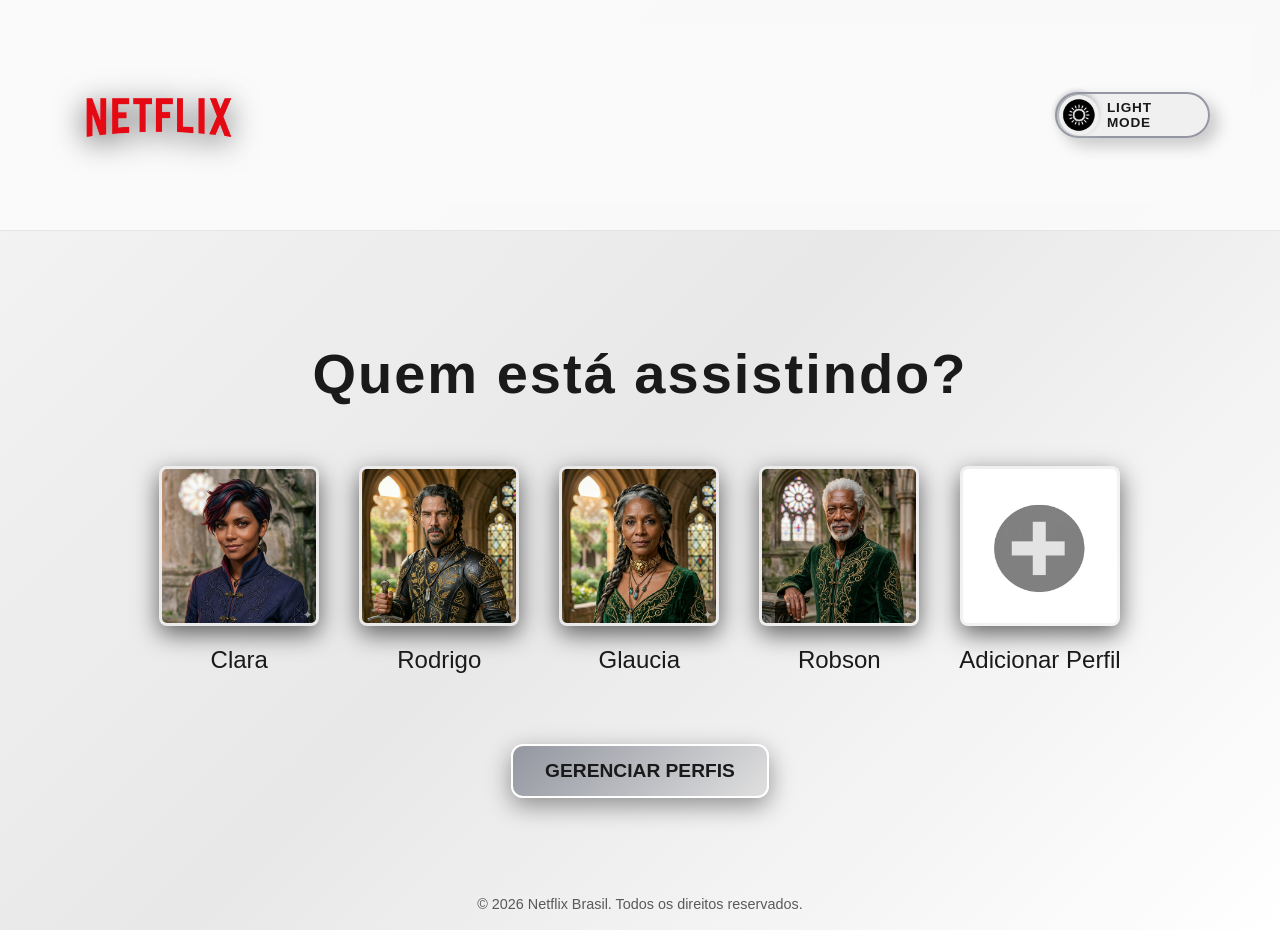
==== index.html @ 549307e4 "Add files via upload" ====
<!DOCTYPE html>
<html lang="pt-br">
<head>
    <meta charset="UTF-8">
    <meta name="viewport" content="width=device-width, initial-scale=1.0">
    <title>Netflix</title>
    <link rel="stylesheet" href="style.css"> 
</head>
<body>
    <div class="page-content"> 
        <header class="topbar">
            <div class="topbar-row">
                <img src="assets/netflix-logo.png" alt="Netflix" class="logo">
                <label class="theme-switch" for="theme-toggle">
                    <input type="checkbox" id="theme-toggle" aria-label="Alternar modo claro/escuro">
                    <span class="slider"></span>
                    <span class="mode-text">Light mode</span>
                </label>
            </div>
        </header>

        <main>
            <h1>Quem está assistindo?</h1>
            <section class="profiles" aria-label="Perfis de usuário">
                <ul>
                    <li>
                        <ul>
                            <li class="profile">
                                <a href="catalogo-netflix/catalogo.html">
                                    <figure>
                                        <img src="/assets/Perfil-1.jpg" alt="Imagem de mulher morena de cabelo curto, sorrindo">
                                        <figcaption>Clara</figcaption>
                                    </figure>
                                </a>
                            </li>
                            <li class="profile">
                                <a href="catalogo-netflix/catalogo.html">
                                    <figure>
                                        <img src="/assets/Perfil-2.jpg" alt="Imagem de homem branco de barba no estilo cavaleiro">
                                        <figcaption>Rodrigo</figcaption>
                                    </figure>
                                </a>
                            </li>
                            <li class="profile">
                                <a href="catalogo-netflix/catalogo.html">
                                    <figure>
                                        <img src="/assets/Perfil-3.jpg" alt="Imagem de mulher idosa de cabelo branco, sorrindo">
                                        <figcaption>Glaucia</figcaption>
                                    </figure>
                                </a>
                            </li>
                            <li class="profile">
                                <a href="catalogo-netflix/catalogo.html">
                                    <figure>
                                        <img src="/assets/Perfil-4.jpg" alt="Imagem de homem velho de cabelo branco, sorrindo">
                                        <figcaption>Robson</figcaption>
                                    </figure>
                                </a>
                            </li>
                            <li class="profile">
                                <figure>
                                    <img src="/assets/Perfil-5.jpg" alt="Imagem para adicionar novo perfil, com um símbolo de mais">
                                    <figcaption>Adicionar Perfil</figcaption>
                                </figure>
                            </li>
                        </ul>
                    </li>
                </ul>
            </section>

            <section class="manage-profiles-action" aria-label="Gerenciar Perfis">
                <button id="manage-profiles" class="profile-action-btn" aria-label="Gerenciar Perfis">
                    Gerenciar Perfis
                </button>
            </section>
        </main>

        <footer>
            <p>© 2026 Netflix Brasil. Todos os direitos reservados.</p>
        </footer>
    </div>

    <script src="index.js"></script>
</body>
</html>
---- style.css ----
/* Reset global para remover margens e paddings padrão dos elementos */
* {
    /* Remove todas as margens externas dos elementos */
    margin: 0;
    /* Remove todos os espaçamentos internos dos elementos */
    padding: 0;
    /* Inclui padding e border no cálculo da largura/altura total */
    box-sizing: border-box;
}

/* Variáveis de tema para Dark Mode (padrão) */
:root,
html[data-theme="dark"] {
    --bg-primary: linear-gradient(135deg, #0f0f0f 0%, #222222 50%, #000000 100%);
    --bg-secondary: rgba(15, 15, 15, 0.95);
    --bg-tertiary: rgba(13, 13, 13, 0.85);
    --bg-featured: linear-gradient(135deg, rgba(15, 21, 31, 0.75) 0%, rgba(30, 30, 30, 0.75) 100%);
    --text-primary: #ffffff; 
    --text-secondary: rgba(255, 255, 255, 0.85); 
    --text-tertiary: rgba(255, 255, 255, 0.82);
    --text-footer: rgba(255, 255, 255, 0.7);
    --accent-color: #e5090a; 
    --border-color: rgba(255, 255, 255, 0.05); 
    --border-featured: rgba(122, 0, 0, 0.377); 
    --border-topbar: rgba(255, 255, 255, 0.08);
    --switch-border: #ffffff;
}

/* Seleciona o elemento que contém o tema dark */
html[data-theme="dark"] .logo {
    /* Exemplo: sombra clara para destacar no fundo escuro */
    filter: drop-shadow(0px 3px 20px rgba(44, 44, 44, 0.4));
}

/* Variáveis de tema para Light Mode */
html[data-theme="light"] {
    --bg-primary: linear-gradient(135deg, #f5f5f5 0%, #e8e8e8 50%, #ffffff 100%); 
    --bg-secondary: rgba(240, 240, 240, 0.95);
    --bg-tertiary: rgba(250, 250, 250, 0.95);
    --bg-featured: linear-gradient(135deg, rgba(240, 245, 250, 0.95) 0%, rgba(225, 225, 225, 0.95) 100%);
    --text-primary: #1a1a1a;
    --text-secondary: rgba(26, 26, 26, 0.85);
    --text-tertiary: rgba(26, 26, 26, 0.82);
    --text-footer: rgba(26, 26, 26, 0.7);
    --accent-color: #d42f31; 
    --border-color: rgba(0, 0, 0, 0.1);
    --border-featured: rgba(200, 0, 0, 0.2);
    --border-topbar: rgba(0, 0, 0, 0.08);
    --switch-border: #9497a1;
    /* Cores específicas para o Neumorfismo no Light Mode */
    --nm-shadow-dark: #d1d1d6;
    --nm-shadow-light: #ffffff;
    
    /* Borda de destaque no hover */
    --profile-hover-border: #141414;
}

/* Seleciona o elemento que contém o tema light */
html[data-theme="light"] .logo {
    /* Exemplo: sombra escura suave para profundidade no fundo claro */
    filter: drop-shadow(0px 6px 15px rgba(0, 0, 0, 0.719));
}

/* Estilos para quando o mouse passa sobre o perfil no Light Mode */
html[data-theme="light"] .profile:hover img {
    /* Uma borda escura para contrastar com o fundo claro */
    border-color: #9497a1; 
    /* Opcional: Adicionar uma leve sombra para dar profundidade no modo claro */
    box-shadow: 0 4px 10px rgba(0, 0, 0, 0.1);
}

/* Ajuste opcional para o texto do perfil no modo light */
html[data-theme="light"] .profile:hover .profile-name {
    color: #000000;
    font-weight: bold; 
}

/* Estilos para o corpo da página */
body {
    margin: 0; /* Remove todas as margens externas do body */
    padding: 0; /* Remove todos os espaçamentos internos do body */
    overflow-x: hidden; /* Evita rolagem horizontal indesejada */
    /* Fundo gradiente com variáveis de tema */
    background: var(--bg-primary);
    /* Família de fontes moderna e legível */
    font-family: 'Segoe UI', Tahoma, Geneva, Verdana, sans-serif;
    /* Cor do texto com variável de tema */
    color: var(--text-primary);
    /* Altura mínima de 100% da viewport para ocupar toda a tela */
    min-height: 100vh;
    /* Centraliza o conteúdo vertical e horizontalmente */
    display: flex; 
    align-items: center;
    justify-content: center;
    /* Transição suave entre temas */
    transition: background 0.3s ease, color 0.3s ease;
}

/* Estilos para o elemento main */
main {
    /* aumentar a margem superior para dar mais espaço em telas pequenas */
    margin-top: 40px;
    /* Largura total do container */
    width: 100%;
    /* Largura máxima para limitar em telas grandes */
    max-width: 1200px;
    /* Espaçamento interno: 40px vertical, 20px horizontal */
    padding: 40px 20px;
    /* Alinha o texto ao centro */
    text-align: center;
    display: flex; /* Layout flexível para organizar o conteúdo dentro do main */
    flex-direction: column; /* Organiza os elementos em coluna */
    align-items: center; /* Centraliza os elementos horizontalmente */
}

.main-container {
    display: flex;
    flex-direction: column; /* Coloca o H1 em cima e os Perfis embaixo */
    justify-content: center; /* Centraliza verticalmente */
    align-items: center; /* Centraliza horizontalmente */
    min-height: 100vh; /* Faz o container ter no mínimo a altura total da tela */
    width: 100%;
    background: var(--bg-primary); /* Usa o fundo que você já definiu */
}

/* Estilos para o título h1 */
h1 {
    /* Tamanho da fonte grande para destaque */
    font-size: 3.5rem;
    margin-top: 30px; /* Margem superior negativa para ajustar o espaçamento em telas menores */
    /* Margem inferior para espaçamento */
    margin-bottom: 60px;
    /* Peso da fonte em negrito */
    font-weight: 700;
    /* Espaçamento entre letras para elegância */
    letter-spacing: 2px;
    /* Sombra de texto com cor vermelha sutil */
    text-shadow: 10px 3px 20px rgba(var(--accent-color), 0.3);
    text-align: center; /* Centraliza o texto do título */
     /* Transição suave para mudanças de estilo ao alternar temas */
}

/* Estilos para a seção de perfis */
.profiles {
    /* Layout flexível para alinhar os perfis */
    display: flex;
    /* Centraliza os perfis horizontalmente */
    justify-content: center;
    /* Espaçamento entre os perfis */
    gap: 40px;
    /* Permite quebra de linha em telas menores */
    flex-wrap: wrap; 
    transition: transform 0.3s ease;
    cursor: pointer;
}

/* Remove marcadores e espaçamentos padrão de listas em perfis */
.profiles ul,
.profiles li {
    list-style: none;
    margin: 0;
    padding: 0;
    display: flex;
    flex-wrap: wrap;
    justify-content: center;
    gap : 40px;
}

/* Estilos para cada perfil */
.profile {
    /* Cursor de ponteiro para indicar interatividade */
    cursor: pointer;
    /* Transição suave para transform e filter */
    transition: transform 0.3s ease, filter 0.3s ease;
}

.profile a {
    text-decoration: none;
    color: inherit; 
    display: block;
}

/* Estilos para o perfil quando o mouse passa sobre ele */
.profile:hover {
    /* Aumenta o tamanho do perfil em 10% */
    transform: scale(1.1);
    /* Aumenta o brilho da imagem */
    filter: brightness(1.2);
}

/* Estilos para o elemento figure */
figure {
    /* Posicionamento relativo para elementos filhos */
    position: relative;
    /* Layout flexível em coluna */
    display: flex;
    flex-direction: column;
    /* Alinha itens ao centro */
    align-items: center;
    /* Espaçamento entre imagem e legenda */
    gap: 20px;
}

/* Estilos para as imagens dentro dos perfis */
.profile img {
    /* Largura e altura responsiva usando clamp */
    width: clamp(100px, 14vw, 160px);
    height: clamp(100px, 14vw, 160px);
    /* Bordas arredondadas */
    border-radius: 8px;
    /* Ajusta a imagem para cobrir o espaço sem distorcer */
    object-fit: cover;
    /* Borda transparente inicialmente */
    border: 3px solid transparent;
    /* Transição suave para a cor da borda */
    transition: border-color 0.3s ease, width 0.3s ease, height 0.3s ease;
    /* Sombra para dar profundidade */
    box-shadow: 0 8px 24px rgba(0, 0, 0, 0.6);
}

.profiles {
    gap: clamp(18px, 4vw, 40px);
}

/* Estilos para a imagem quando o mouse passa sobre o perfil */
.profile:hover img {
    /* Muda a cor da borda usando variável de tema */
    border-color: #ffffff;
}

/* Estilos para a legenda da imagem */
figcaption {
    /* Tamanho da fonte da legenda */
    font-size: 1.5rem;
    /* Peso da fonte médio */
    font-weight: 500;
    /* Cor da legenda com variável de tema */
    color: var(--text-primary);
    /* Transição suave para a cor */
    transition: color 0.3s ease;
}

/* Estilos para a legenda quando o mouse passa sobre o perfil */
.profile:hover figcaption {
    /* Mantém a cor do tema na legenda */
    color: var(--text-primary);
}

/* Media query para telas menores que 768px */
@media (max-width: 768px) {
   
    /* Ajusta o tamanho do título para telas menores */
    h1 {
        font-size: 2.5rem;
        margin-bottom: 40px;
    }

    /* Reduz o espaçamento entre perfis */
    .profiles {
        gap: 30px;
    }

    /* Reduz o tamanho das imagens */
    .profile img {
        width: 150px;
        height: 150px;
    }

    /* Reduz o tamanho da fonte da legenda */
    figcaption {
        font-size: 1.2rem;
    }
}

/* Media query para telas menores que 480px */
@media (max-width: 480px) {

    /* Ajusta ainda mais o tamanho do título */
    h1 {
        font-size: 1.8rem;
        margin-bottom: 30px;
    }

    /* Reduz mais o espaçamento entre perfis */
    .profiles {
        gap: 20px;
    }

    /* Reduz ainda mais o tamanho das imagens */
    .profile img {
        width: 120px;
        height: 120px;
    }

    /* Reduz ainda mais o tamanho da fonte da legenda */
    figcaption {
        font-size: 1rem;
    }
}

.page-content {
    margin-left: 0; /* Remove a margem lateral para telas menores */
    width: 100%; /* Garante que o conteúdo ocupe toda a largura disponível */
    padding: 0 0px; /* Mantém o padding horizontal para evitar que o conteúdo encoste nas bordas da tela */
    display: flex; /* Layout flexível para organizar o conteúdo */
    flex-direction: column; /* Organiza os elementos em coluna */
    align-items: center; /* Centraliza os elementos horizontalmente */
}

main {
    width: 100%; /* Garante que o main ocupe toda a largura disponível */
    max-width: 1200px; /* Limita a largura máxima para evitar que o conteúdo fique muito esticado em telas grandes */
    display: flex; /* Layout flexível para organizar o conteúdo dentro do main */
    flex-direction: column; /* Organiza os elementos em coluna */
    align-items: center; /* Centraliza os elementos horizontalmente */
}

.topbar { /* Estilos para a barra superior */
    width: 100vw; /* Ocupa 100% da largura da janela de visualização */
    box-sizing: border-box; /* Garante que o padding não aumente a largura além dos 100% */
    position: fixed; /* Mude para fixed se quiser que ela flutue sobre tudo, ou mantenha sticky */
    top: 0; /* Posiciona a barra superior no topo da página */
    left: 0; /* Garante que a barra superior comece do lado esquerdo da página */
    z-index: 100; /* Garante que a barra superior fique acima de outros elementos */
    display: flex; /* Layout flexível para organizar os elementos da barra superior */
    flex-direction: column; /* Organiza os elementos em coluna para telas menores */
    align-items: flex-start; /* Alinha os elementos à esquerda para telas menores */
    gap: 10px; /* Espaçamento entre os elementos da barra superior para telas menores */
    padding: 25px 30px; /* Espaçamento interno para a barra superior, ajustado para telas menores */
    background: var(--bg-tertiary); /* Fundo da barra superior usando a variável de tema */
    border-bottom: 1px solid var(--border-topbar); /* Borda inferior usando a variável de tema para criar um leve destaque */
    position: sticky; /* Faz a barra superior ficar fixa no topo da página ao rolar */
    top: 0; /* Posiciona a barra superior no topo da página */
    z-index: 20; /* Garante que a barra superior fique acima de outros elementos */
}

.topbar-row { /* Estilos para a linha dentro da barra superior */
    display: flex; /* Layout flexível para organizar os elementos da barra superior */
    justify-content: space-between; /* Distribui os elementos com espaço entre eles */
    align-items: center; /* Alinha os elementos verticalmente ao centro */
    padding: 40px 40px; /* Espaçamento interno para a barra superior */
    width: 100%; /* Garante que a barra superior ocupe toda a largura disponível */
    background: var(--bg-tertiary); /* Fundo da barra superior usando a variável de tema */
}

.logo {
    height: 100px; /* Tamanho da logo tipo Netflix */
    width: auto; /* Mantém a proporção da imagem */
}   

/* --- ESTILO DO BOTÃO NEUMÓRFICO --- */
.theme-switch {
    position: relative; 
    width: 155px;   
    height: 46px; 
    cursor: pointer;
    display: flex;
    align-items: center;
    justify-content: center;
    padding: 0 10px; 
    border-radius: 30px; 
    border: 2px solid var(--switch-border);
    background: var(--bg-secondary);
    box-shadow: 8px 8px 16px rgba(0,0,0,0.2),
                -8px -8px 16px rgba(255,255,255,0.08);
    transition: box-shadow 0.3s ease, transform 0.3s ease;
}

.theme-switch:hover {
    box-shadow: 10px 10px 18px rgba(0,0,0,0.24),
                -10px -10px 18px rgba(255,255,255,0.1);
    border: 2px solid var(--switch-border);
}

.theme-switch input { 
    opacity: 0;
    width: 0;
    height: 0;
    position: absolute;
}

.slider {
    position: absolute; /* Posiciona o slider dentro do switch */
    top: 1px; /* Posiciona o slider 1px abaixo do topo do switch para centralizá-lo verticalmente */
    left: 2px; /* Posiciona o slider 2px à direita do lado esquerdo do switch para criar um pequeno espaço */
    height: 40px; /* Define a altura do slider para ser um pouco menor que a altura do switch, criando um efeito de encaixe */
    width: 40px; /* Define a largura do slider para ser um círculo perfeito */
    border-radius: 50%; /* Torna o slider um círculo */
    background: var(--bg-primary); /* Fundo do slider usando a variável de tema para garantir contraste adequado */
    background-image: url('assets/sol-logo.png'); /* Imagem do sol para o modo claro */
    background-size: 100%; /* Ajusta o tamanho da imagem para cobrir todo o slider */
    background-repeat: no-repeat; /* Evita que a imagem se repita */
    background-position: center; /* Centraliza a imagem dentro do slider */
    transition: transform 0.4s ease, background-color 0.4s ease, background-image 0.4s ease; /* Transições suaves para o movimento do slider e mudanças de estilo */
    box-shadow: 4px 4px 8px rgba(248, 247, 247, 0.15),
                -2px -2px 6px #9497a1; /* Sombra para dar profundidade ao slider, usando uma sombra clara e uma sombra escura para criar um efeito de relevo */
    z-index: 2; /* Garante que o slider fique acima do texto do modo */
}

input:checked + .slider {
    transform: translateX(109px); /* Ajusta a distância de movimento do slider para telas menores */
    background-image: url('assets/lua-logo2.png');
    background-color: #000000;
}

.mode-text {
    z-index: 1; /* Garante que o texto fique atrás do slider */
    font-size: 0.85rem; /* Tamanho da fonte para o texto do modo */
    font-weight: 600; /* Peso da fonte para destaque */
    color: var(--text-primary); /* Cor do texto usando a variável de tema para garantir contraste adequado */
    text-transform: uppercase;  /* Transforma o texto em maiúsculas para um visual mais impactante */
    letter-spacing: 0.8px; /* Espaçamento entre letras para melhor legibilidade */
    margin-left: 40px; /* Margem para posicionar o texto do modo à direita do slider */
    transition: margin-left 0.4s ease; /* Transição suave para o movimento do texto quando o slider é toggled */
}

input:checked ~ .mode-text {
    margin-left: -40px;
}

.logo {
    height: 100px; /* Tamanho da logo tipo Netflix */
    width: auto;
}

/* Estilos para o botão de toggle de tema */
.theme-toggle {
    background: none;
    border: 2px solid var(--accent-color);
    color: var(--accent-color);
    font-size: 1.5rem;
    cursor: pointer;
    padding: 8px 12px;
    border-radius: 6px;
    transition: all 0.3s ease;
    display: flex;
    align-items: center;
    justify-content: center;
}

.theme-toggle:hover {
    background: var(--accent-color);
    color: var(--bg-tertiary);
    transform: scale(1.1);
}

/* Comportamento específico do ícone no hover baseado no tema */
html[data-theme="dark"] .theme-toggle:hover .icon svg {
    color: #000000; /* Preto no dark mode */
}

html[data-theme="light"] .theme-toggle:hover .icon svg {
    color: #ffffff; /* Branco no light mode */
}

.manage-profiles-action {
    margin-top: 70px; /* Aumenta a margem superior para dar mais espaço entre os perfis e o botão */
    width: 100%; /* Garante que o botão ocupe toda a largura disponível */
    display: flex; /* Layout flexível para organizar o botão */
    justify-content: center; /* Centraliza o botão horizontalmente */
}

html[data-theme="dark"] .profile-action-btn {
    background: linear-gradient(135deg, rgba(0, 0, 0, 0.15), rgba(0, 0, 0, 0.35)); /* Fundo escuro com transparência para o efeito de vidro fosco */
    color: var(--text-primary); /* Cor do texto usando a variável de tema para garantir contraste adequado */
    border: 2px solid var(--accent-color);  /* Borda vermelha para destacar o botão */
    border-radius: 12px; /* Bordas arredondadas para um visual mais moderno */
    padding: 14px 32px; /* Espaçamento interno para um botão mais clicável */
    font-size: 1.2rem; /* Tamanho da fonte para destaque */
    font-weight: 700; /* Peso da fonte em negrito para chamar atenção */
    cursor: pointer; /* Cursor de ponteiro para indicar que é clicável */
    transition: transform 0.2s ease, box-shadow 0.2s ease, background 0.3s ease; /* Transições suaves para transformações e mudanças de estilo */
    box-shadow: 0 8px 25px rgba(0, 0, 0, 0.50); /* Sombra para dar profundidade */
    text-transform: uppercase; /* Texto em maiúsculas para um visual mais impactante */
}

html[data-theme="dark"] .profile-action-btn:hover {
    background: linear-gradient(135deg, #1d1d1d 0%, #383838 50%, #757575 100%); /* Fundo mais escuro e texturizado para o hover */
    transform: translateY(-2px); /* Leve elevação para dar feedback visual de hover */
    box-shadow: 0 12px 30px rgba(0, 0, 0, 0.4); /* Sombra mais intensa para simular que o botão "subiu" */
}

html[data-theme="light"] .profile-action-btn {
    background: linear-gradient(135deg, #9497a1, rgba(199, 199, 199, 0.418)); /* Fundo escuro com transparência para o efeito de vidro fosco, mesmo no light mode para manter a consistência visual */
    color: var(--text-primary); /* Cor do texto usando a variável de tema para garantir contraste adequado */
    border: 2px solid #ffffff; /* Borda branca para destacar o botão no light mode */  
    border-radius: 12px; /* Bordas arredondadas para um visual mais moderno */
    padding: 14px 32px; /* Espaçamento interno para um botão mais clicável */
    font-size: 1.2rem; /* Tamanho da fonte para destaque */
    font-weight: 700; /* Peso da fonte em negrito para chamar atenção */
    cursor: pointer; /* Cursor de ponteiro para indicar que é clicável */
    transition: transform 0.2s ease, box-shadow 0.2s ease, background 0.3s ease; /* Transições suaves para transformações e mudanças de estilo */
    box-shadow: 0 8px 25px rgba(0, 0, 0, 0.40); /* Sombra para dar profundidade, mesmo no light mode para manter a consistência visual */
    text-transform: uppercase; /* Texto em maiúsculas para um visual mais impactante */
}

html[data-theme="light"] .profile-action-btn:hover {
    background: var(--bg-tertiary); /* Mantém o fundo claro para o hover, mas com um leve destaque para indicar interatividade */
    transform: translateY(-2px); /* Leve elevação para dar feedback visual de hover */
    border: 2px solid var(--accent-color); /* Borda vermelha para destacar o botão no hover, mesmo no light mode para manter a consistência visual */
    box-shadow: 8px 8px 18px var(--nm-shadow-dark), 
                -8px -8px 18px var(--nm-shadow-light); /* Sombra mais intensa para simular que o botão "subiu", usando as variáveis de sombra do neumorfismo para manter a consistência visual no light mode */
}

footer {
    margin-top: 40px;
    padding: 18px 30px;
    text-align: center;
    color: var(--text-footer);
    font-size: 0.9rem;
    transition: color 0.3s ease;
}

@media (max-width: 1024px) {
    .page-content {
        margin-left: 0;
        width: 100%;
    }

    .topbar {
        padding: 18px 20px;
    }

    .profile img {
        width: 180px;
        height: 180px;
    }

    .featured h2 {
        font-size: 1.7rem;
    }
}

@media (min-width: 900px) {
    .profiles > ul > li > ul {
        display: flex;
        flex-direction: row;
        justify-content: center;
        align-items: flex-start;
        gap: 40px;
        flex-wrap: nowrap;
    }

    .profiles > ul > li {
        width: 100%;
    }

    .profile {
        max-width: 220px;
    }
}

@media (max-width: 768px) {
    .page-content {
        margin-left: 0; /* Remove a margem lateral para telas menores */
        width: 100%; /* Garante que o conteúdo ocupe toda a largura disponível */
        padding: 0 0px; /* Mantém o padding horizontal para evitar que o conteúdo encoste nas bordas da tela */
    }

    .topbar {
        flex-direction: column;
        align-items: flex-start;
        gap: 10px;
        padding: 15px 20px; /* Ajusta o padding para telas menores */
    }

    .topbar-row {
        width: 100%;
        justify-content: space-between;
        align-items: center;
    }

    .logo {
        height: 90px;
    }

    .theme-switch {
        width: 80px;
        height: 44px;
        border: 2px solid var(--switch-border);
    }

    .theme-switch .slider {
        height: 39px;
        width: 39px;
    }

    input:checked + .slider {
        transform: translateX(34px);
    }

    .mode-text {
        font-size: 0rem;
        margin-left: 30px;
    }

    input:checked ~ .mode-text {
        margin-left: -30px;
    }
}

@media (max-width: 480px) {

    .page-content {
        margin-left: 0;
        width: 100%;
        padding: 0 0px;
    }

    .topbar {
        flex-direction: column; /* Organiza os elementos em coluna para telas menores */
        align-items: flex-end; /* Alinha os elementos à direita para telas menores, mantendo a logo à esquerda e o switch à direita */
        gap: 10px; /* Espaçamento entre os elementos da barra superior para telas menores */
        padding: 14px 14px; /* Ajusta o padding para telas menores */
        width: 100%; /* Garante que a barra superior ocupe toda a largura disponível */
    }

    .topbar-row {
        width: 100%; /* Garante que a barra superior ocupe toda a largura disponível */
        justify-content: space-between; /* Distribui os elementos com espaço entre eles */
        align-items: center; /* Alinha os elementos verticalmente ao centro */
        padding: 20px 20px; /* Ajusta o padding para telas menores */
    }

    .logo {
        height: 65px;
    }

    .theme-switch {
        width: 65px;
        height: 36px;
    }

    .theme-switch .slider {
        height: 31px;
        width: 31px;
    }

    input:checked + .slider {
        transform: translateX(26px); /* Ajusta a distância de movimento do slider para telas menores */
    }

    .mode-text {
        font-size: 0rem; /* Reduz o tamanho da fonte para o texto do modo em telas menores */
        margin-left: 25px; /* Ajusta a margem para posicionar o texto do modo à direita do slider em telas menores */
    }

    input:checked ~ .mode-text {
        margin-left: -25px;
    }

    h1 {
        font-size: 1.8rem;
        margin-bottom: 30px;
    }

    .profiles {
        gap: 18px;
    }

    .profile img {
        width: 110px;
        height: 110px;
    }

    figcaption {
        font-size: 0.95rem;
    }

    .featured {
        margin-top: 24px;
        padding: 18px;
    }

    .featured h2 {
        font-size: 1.4rem;
    }

    .featured p {
        font-size: 0.95rem;
    }
}

@media (max-width: 320px) {
    .topbar-row {
        width: 100%;
        justify-content: space-between;
        align-items: center;
    }

    .logo {
        height: 40px;
    }

    .theme-switch {
        width: 90px;
        height: 32px;
    }

    .theme-switch .slider {
        height: 24px;
        width: 24px;
    }

    input:checked + .slider {
        transform: translateX(58px);
    }

    .mode-text {
        font-size: 0.65rem;
        margin-left: 20px;
    }

    input:checked ~ .mode-text {
        margin-left: -20px;
    }

    h1 {
        font-size: 1.4rem;
        margin-bottom: 20px;
    }

    .profile img {
        width: 95px;
        height: 95px;
    }

    .figcaption {
        font-size: 0.85rem;
    }

    .featured {
        padding: 14px;
    }

    .featured h2 {
        font-size: 1.2rem;
    }

    .featured p {
        font-size: 0.9rem;
    }

    .theme-toggle {
        font-size: 1rem;
        padding: 5px 8px;
    }

    .theme-toggle .icon svg {
        width: 18px;
        height: 18px;
    }
}
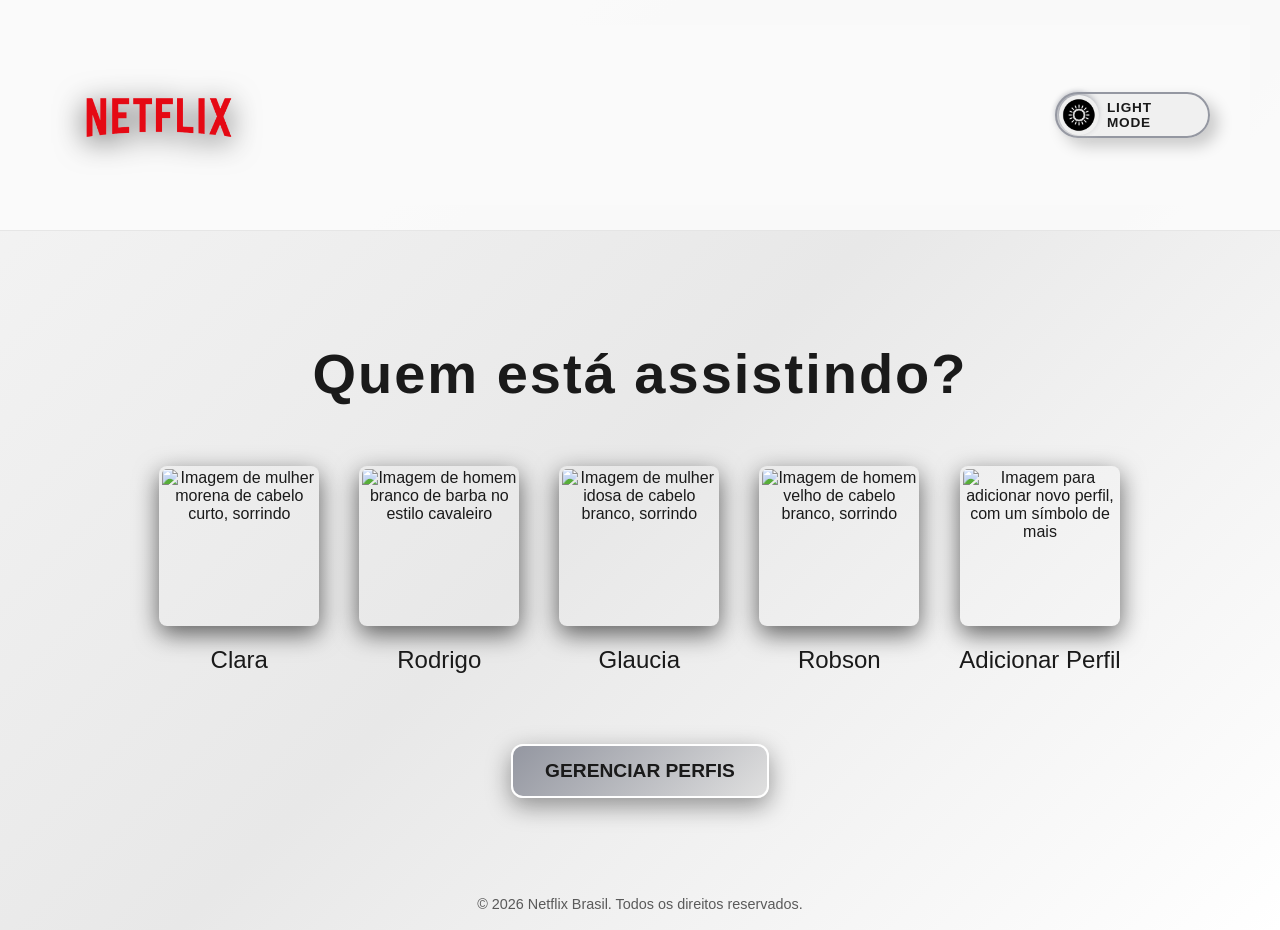
==== commit 467ed9b3: "Add files via upload" ====
--- a/index.html
+++ b/index.html
@@ -28,7 +28,7 @@
                             <li class="profile">
                                 <a href="catalogo-netflix/catalogo.html">
                                     <figure>
-                                        <img src="/assets/Perfil-1.jpg" alt="Imagem de mulher morena de cabelo curto, sorrindo">
+                                        <img src="./assets/perfil-1.jpg" alt="Imagem de mulher morena de cabelo curto, sorrindo">
                                         <figcaption>Clara</figcaption>
                                     </figure>
                                 </a>
@@ -36,7 +36,7 @@
                             <li class="profile">
                                 <a href="catalogo-netflix/catalogo.html">
                                     <figure>
-                                        <img src="/assets/Perfil-2.jpg" alt="Imagem de homem branco de barba no estilo cavaleiro">
+                                        <img src="./assets/perfil-2.jpg" alt="Imagem de homem branco de barba no estilo cavaleiro">
                                         <figcaption>Rodrigo</figcaption>
                                     </figure>
                                 </a>
@@ -44,7 +44,7 @@
                             <li class="profile">
                                 <a href="catalogo-netflix/catalogo.html">
                                     <figure>
-                                        <img src="/assets/Perfil-3.jpg" alt="Imagem de mulher idosa de cabelo branco, sorrindo">
+                                        <img src="./assets/perfil-3.jpg" alt="Imagem de mulher idosa de cabelo branco, sorrindo">
                                         <figcaption>Glaucia</figcaption>
                                     </figure>
                                 </a>
@@ -52,14 +52,14 @@
                             <li class="profile">
                                 <a href="catalogo-netflix/catalogo.html">
                                     <figure>
-                                        <img src="/assets/Perfil-4.jpg" alt="Imagem de homem velho de cabelo branco, sorrindo">
+                                        <img src="./assets/perfil-4.jpg" alt="Imagem de homem velho de cabelo branco, sorrindo">
                                         <figcaption>Robson</figcaption>
                                     </figure>
                                 </a>
                             </li>
                             <li class="profile">
                                 <figure>
-                                    <img src="/assets/Perfil-5.jpg" alt="Imagem para adicionar novo perfil, com um símbolo de mais">
+                                    <img src="./assets/perfil-5.jpg" alt="Imagem para adicionar novo perfil, com um símbolo de mais">
                                     <figcaption>Adicionar Perfil</figcaption>
                                 </figure>
                             </li>
